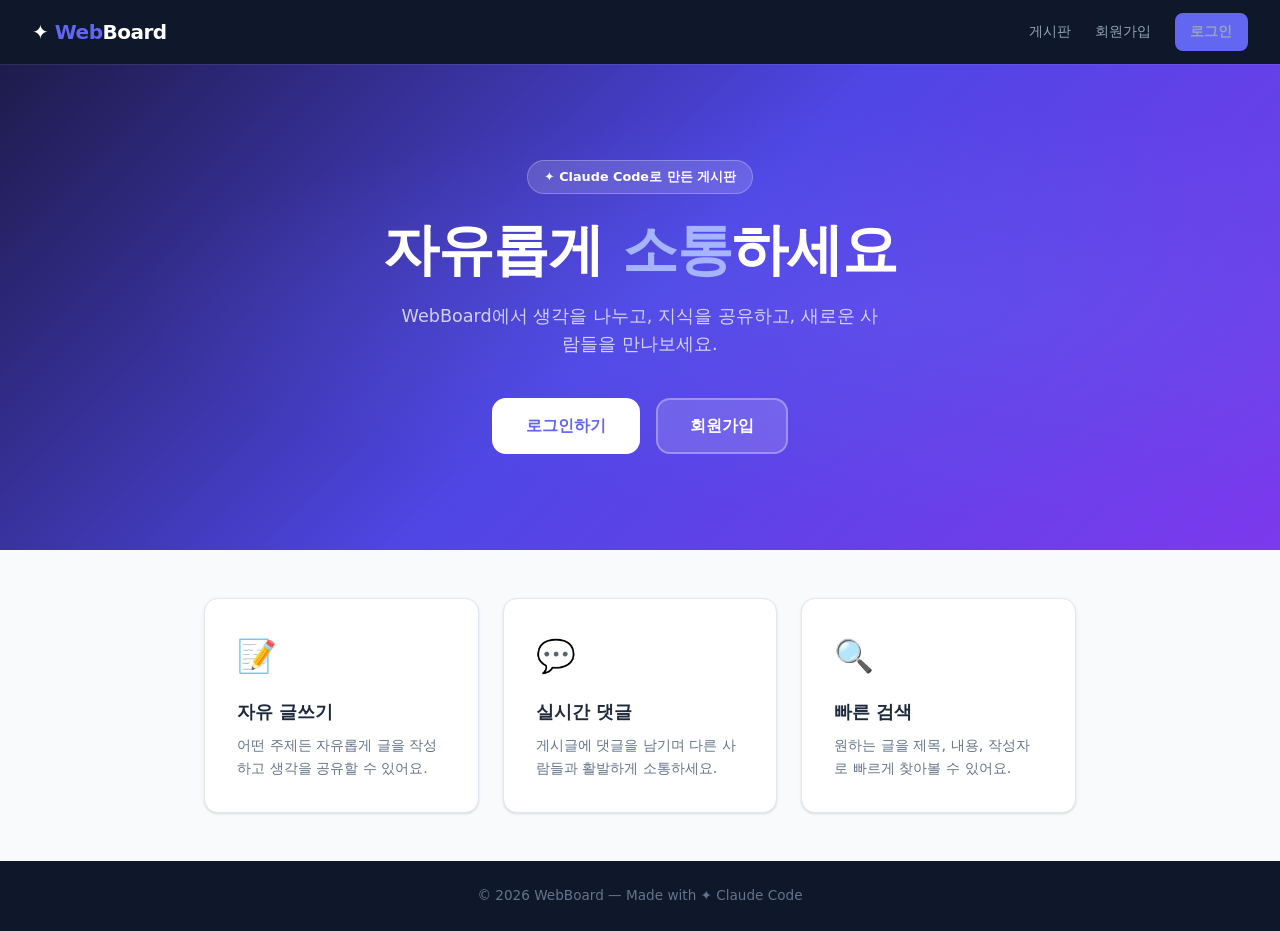
==== web/index.html @ 9a89dbae "연습많이 된다." ====
<!DOCTYPE html>
<html lang="ko">
<head>
  <meta charset="UTF-8">
  <meta name="viewport" content="width=device-width, initial-scale=1.0">
  <title>WebBoard</title>
  <link rel="stylesheet" href="style.css">
</head>
<body>
  <div id="nav"></div>

  <main>
    <section class="hero">
      <div class="hero-content">
        <div class="hero-badge">✦ Claude Code로 만든 게시판</div>
        <h1 class="hero-title">자유롭게 <span>소통</span>하세요</h1>
        <p class="hero-sub">WebBoard에서 생각을 나누고, 지식을 공유하고, 새로운 사람들을 만나보세요.</p>
        <div class="hero-actions" id="cta"></div>
      </div>
    </section>

    <div class="container">
      <div class="features">
        <div class="feature-card">
          <div class="feature-icon">📝</div>
          <h3>자유 글쓰기</h3>
          <p>어떤 주제든 자유롭게 글을 작성하고 생각을 공유할 수 있어요.</p>
        </div>
        <div class="feature-card">
          <div class="feature-icon">💬</div>
          <h3>실시간 댓글</h3>
          <p>게시글에 댓글을 남기며 다른 사람들과 활발하게 소통하세요.</p>
        </div>
        <div class="feature-card">
          <div class="feature-icon">🔍</div>
          <h3>빠른 검색</h3>
          <p>원하는 글을 제목, 내용, 작성자로 빠르게 찾아볼 수 있어요.</p>
        </div>
      </div>
    </div>
  </main>

  <footer class="footer">
    <p>© 2026 WebBoard — Made with ✦ Claude Code</p>
  </footer>

  <script src="app.js"></script>
  <script>
    renderNavbar(document.getElementById('nav'));
    const cta = document.getElementById('cta');
    if (Auth.isLoggedIn()) {
      cta.innerHTML = `<a href="board.html" class="btn btn-white btn-lg">게시판 바로가기 →</a>`;
    } else {
      cta.innerHTML = `
        <a href="login.html" class="btn btn-white btn-lg">로그인하기</a>
        <a href="register.html" class="btn btn-lg" style="background:rgba(255,255,255,.15);color:#fff;border:2px solid rgba(255,255,255,.3);">회원가입</a>
      `;
    }
  </script>
</body>
</html>
---- web/style.css ----
:root {
  --primary: #6366f1;
  --primary-dark: #4f46e5;
  --primary-light: #eef2ff;
  --text: #1e293b;
  --text-muted: #64748b;
  --text-light: #94a3b8;
  --border: #e2e8f0;
  --bg: #f8fafc;
  --bg-card: #ffffff;
  --danger: #ef4444;
  --danger-light: #fef2f2;
  --success: #10b981;
  --success-light: #ecfdf5;
  --radius: 14px;
  --radius-sm: 8px;
  --shadow: 0 1px 3px 0 rgb(0 0 0/.1), 0 1px 2px -1px rgb(0 0 0/.1);
  --shadow-md: 0 4px 6px -1px rgb(0 0 0/.1), 0 2px 4px -2px rgb(0 0 0/.1);
  --shadow-lg: 0 10px 15px -3px rgb(0 0 0/.1), 0 4px 6px -4px rgb(0 0 0/.1);
  --transition: 0.2s ease;
  --nav-height: 64px;
}

*, *::before, *::after { box-sizing: border-box; margin: 0; padding: 0; }
html { scroll-behavior: smooth; }
body {
  font-family: 'Segoe UI', system-ui, -apple-system, sans-serif;
  background: var(--bg);
  color: var(--text);
  line-height: 1.6;
  min-height: 100vh;
  display: flex;
  flex-direction: column;
}
a { color: inherit; text-decoration: none; }
button, input, textarea, select { font: inherit; }
main { flex: 1; }

/* ── Navbar ── */
.navbar {
  background: #0f172a;
  height: var(--nav-height);
  display: flex;
  align-items: center;
  padding: 0 2rem;
  position: sticky;
  top: 0;
  z-index: 100;
  box-shadow: 0 1px 0 rgba(255,255,255,.08);
}
.navbar-brand {
  font-size: 1.25rem;
  font-weight: 800;
  color: #fff;
  letter-spacing: -0.5px;
}
.navbar-brand span { color: var(--primary); }
.navbar-links {
  display: flex;
  align-items: center;
  gap: 1.5rem;
  margin-left: auto;
}
.navbar-links > a {
  color: #94a3b8;
  font-size: 0.9rem;
  transition: color var(--transition);
}
.navbar-links > a:hover { color: #fff; }
.navbar-user { color: #cbd5e1; font-size: 0.875rem; }

/* ── Container ── */
.container { max-width: 920px; margin: 0 auto; padding: 0 1.5rem; width: 100%; }

/* ── Buttons ── */
.btn {
  display: inline-flex;
  align-items: center;
  gap: 0.4rem;
  padding: 0.55rem 1.2rem;
  border-radius: var(--radius-sm);
  font-size: 0.9rem;
  font-weight: 600;
  cursor: pointer;
  border: 2px solid transparent;
  transition: all var(--transition);
  white-space: nowrap;
  justify-content: center;
}
.btn:disabled { opacity: 0.6; cursor: not-allowed; }
.btn-primary { background: var(--primary); color: #fff; border-color: var(--primary); }
.btn-primary:hover { background: var(--primary-dark); border-color: var(--primary-dark); transform: translateY(-1px); box-shadow: 0 4px 12px rgba(99,102,241,.4); }
.btn-outline { background: transparent; color: var(--primary); border-color: var(--primary); }
.btn-outline:hover { background: var(--primary-light); }
.btn-ghost { background: transparent; color: var(--text-muted); border-color: transparent; }
.btn-ghost:hover { background: var(--border); color: var(--text); }
.btn-danger { background: var(--danger); color: #fff; border-color: var(--danger); }
.btn-danger:hover { background: #dc2626; }
.btn-white { background: #fff; color: var(--primary); border-color: #fff; }
.btn-white:hover { background: var(--primary-light); }
.btn-sm { padding: 0.35rem 0.85rem; font-size: 0.8rem; }
.btn-lg { padding: 0.8rem 2rem; font-size: 1rem; border-radius: var(--radius); }
.btn-block { width: 100%; }

/* ── Forms ── */
.form-group { margin-bottom: 1.25rem; }
.form-label { display: block; font-size: 0.875rem; font-weight: 600; margin-bottom: 0.4rem; }
.form-control {
  width: 100%;
  padding: 0.7rem 1rem;
  border: 2px solid var(--border);
  border-radius: var(--radius-sm);
  font-size: 0.95rem;
  color: var(--text);
  background: var(--bg-card);
  outline: none;
  transition: border-color var(--transition), box-shadow var(--transition);
}
.form-control:focus { border-color: var(--primary); box-shadow: 0 0 0 3px rgba(99,102,241,.15); }
.form-control::placeholder { color: var(--text-light); }

/* ── Alert ── */
.alert { padding: 0.85rem 1.1rem; border-radius: var(--radius-sm); font-size: 0.875rem; margin-bottom: 1rem; border-left: 4px solid; }
.alert-error { background: var(--danger-light); color: #b91c1c; border-color: var(--danger); }
.alert-success { background: var(--success-light); color: #065f46; border-color: var(--success); }

/* ── Divider ── */
.divider { height: 1px; background: var(--border); margin: 1.5rem 0; }

/* ── Hero ── */
.hero {
  background: linear-gradient(135deg, #1e1b4b 0%, #4f46e5 50%, #7c3aed 100%);
  padding: 6rem 1.5rem;
  text-align: center;
  position: relative;
  overflow: hidden;
}
.hero::before {
  content: '';
  position: absolute;
  inset: 0;
  background: radial-gradient(ellipse at 70% 50%, rgba(99,102,241,.3) 0%, transparent 60%);
}
.hero-content { position: relative; z-index: 1; }
.hero-badge {
  display: inline-block;
  background: rgba(255,255,255,.15);
  color: #fff;
  font-size: 0.8rem;
  font-weight: 600;
  padding: 0.35rem 1rem;
  border-radius: 999px;
  border: 1px solid rgba(255,255,255,.25);
  margin-bottom: 1.5rem;
}
.hero-title {
  font-size: clamp(2rem, 5vw, 3.5rem);
  font-weight: 800;
  color: #fff;
  letter-spacing: -1px;
  line-height: 1.15;
  margin-bottom: 1.25rem;
}
.hero-title span { color: #a5b4fc; }
.hero-sub { font-size: 1.1rem; color: rgba(255,255,255,.75); max-width: 480px; margin: 0 auto 2.5rem; }
.hero-actions { display: flex; gap: 1rem; justify-content: center; flex-wrap: wrap; }

/* ── Feature Cards ── */
.features {
  display: grid;
  grid-template-columns: repeat(auto-fit, minmax(240px, 1fr));
  gap: 1.5rem;
  padding: 3rem 0;
}
.feature-card {
  background: var(--bg-card);
  border-radius: var(--radius);
  padding: 2rem;
  box-shadow: var(--shadow);
  border: 1px solid var(--border);
  transition: transform var(--transition), box-shadow var(--transition);
}
.feature-card:hover { transform: translateY(-4px); box-shadow: var(--shadow-lg); }
.feature-icon { font-size: 2rem; margin-bottom: 1rem; }
.feature-card h3 { font-size: 1.1rem; margin-bottom: 0.5rem; }
.feature-card p { color: var(--text-muted); font-size: 0.9rem; }

/* ── Auth ── */
.auth-page { flex: 1; display: flex; align-items: center; justify-content: center; padding: 3rem 1.5rem; }
.auth-card {
  background: var(--bg-card);
  border-radius: var(--radius);
  box-shadow: var(--shadow-lg);
  padding: 2.5rem;
  width: 100%;
  max-width: 420px;
  border: 1px solid var(--border);
  animation: slideUp 0.3s ease;
}
.auth-logo { font-size: 1.8rem; font-weight: 800; color: var(--primary); text-align: center; margin-bottom: 0.5rem; }
.auth-title { font-size: 1.4rem; font-weight: 700; text-align: center; margin-bottom: 0.4rem; }
.auth-sub { text-align: center; color: var(--text-muted); font-size: 0.875rem; margin-bottom: 2rem; }
.auth-footer { text-align: center; font-size: 0.875rem; color: var(--text-muted); margin-top: 1.5rem; }
.auth-footer a { color: var(--primary); font-weight: 600; }
.auth-footer a:hover { text-decoration: underline; }

/* ── Page Header ── */
.page-header { background: var(--bg-card); border-bottom: 1px solid var(--border); padding: 1.75rem 0; margin-bottom: 2rem; }
.page-header-inner { display: flex; align-items: center; justify-content: space-between; gap: 1rem; flex-wrap: wrap; }
.page-title { font-size: 1.6rem; font-weight: 800; }
.page-sub { color: var(--text-muted); font-size: 0.875rem; margin-top: 0.2rem; }

/* ── Search ── */
.board-search { position: relative; }
.board-search input {
  padding: 0.6rem 1rem 0.6rem 2.4rem;
  border: 2px solid var(--border);
  border-radius: 999px;
  font-size: 0.875rem;
  outline: none;
  width: 240px;
  transition: border-color var(--transition), width var(--transition);
}
.board-search input:focus { border-color: var(--primary); width: 300px; }
.board-search-icon { position: absolute; left: 0.85rem; top: 50%; transform: translateY(-50%); color: var(--text-muted); font-size: 0.875rem; pointer-events: none; }

/* ── Post List ── */
.post-list { display: flex; flex-direction: column; }
.post-item {
  background: var(--bg-card);
  border: 1px solid var(--border);
  border-bottom: none;
  padding: 1.1rem 1.5rem;
  display: grid;
  grid-template-columns: 2.5rem 1fr auto;
  gap: 0.75rem 1rem;
  align-items: center;
  cursor: pointer;
  transition: background var(--transition);
}
.post-item:first-child { border-radius: var(--radius) var(--radius) 0 0; }
.post-item:last-child { border-radius: 0 0 var(--radius) var(--radius); border-bottom: 1px solid var(--border); }
.post-item:only-child { border-radius: var(--radius); border-bottom: 1px solid var(--border); }
.post-item:hover { background: var(--primary-light); }
.post-num { color: var(--text-light); font-size: 0.8rem; text-align: center; }
.post-title-text { font-weight: 600; font-size: 0.975rem; overflow: hidden; text-overflow: ellipsis; white-space: nowrap; }
.post-meta-row { display: flex; gap: 1rem; font-size: 0.8rem; color: var(--text-muted); margin-top: 0.2rem; }
.post-views { font-size: 0.8rem; color: var(--text-muted); text-align: right; white-space: nowrap; }
.board-empty {
  background: var(--bg-card);
  border-radius: var(--radius);
  border: 1px solid var(--border);
  text-align: center;
  padding: 4rem 2rem;
  color: var(--text-muted);
}
.board-empty .empty-icon { font-size: 3rem; margin-bottom: 1rem; }

/* ── Write ── */
.write-page { flex: 1; padding: 2rem 0 4rem; }
.write-card {
  background: var(--bg-card);
  border-radius: var(--radius);
  box-shadow: var(--shadow-md);
  border: 1px solid var(--border);
  overflow: hidden;
}
.write-header { padding: 1.5rem 2rem; border-bottom: 1px solid var(--border); }
.write-body { padding: 1.75rem 2rem; }
.write-title-input {
  width: 100%;
  padding: 0.85rem 1rem;
  border: 2px solid var(--border);
  border-radius: var(--radius-sm);
  font-size: 1.05rem;
  font-weight: 600;
  outline: none;
  transition: border-color var(--transition), box-shadow var(--transition);
  margin-bottom: 1.25rem;
}
.write-title-input:focus { border-color: var(--primary); box-shadow: 0 0 0 3px rgba(99,102,241,.15); }
.write-title-input::placeholder { color: var(--text-light); font-weight: 400; }
.write-content-input {
  width: 100%;
  padding: 1rem;
  border: 2px solid var(--border);
  border-radius: var(--radius-sm);
  font-size: 0.975rem;
  line-height: 1.8;
  min-height: 340px;
  resize: vertical;
  outline: none;
  transition: border-color var(--transition), box-shadow var(--transition);
}
.write-content-input:focus { border-color: var(--primary); box-shadow: 0 0 0 3px rgba(99,102,241,.15); }
.write-actions { padding: 1.25rem 2rem; border-top: 1px solid var(--border); background: var(--bg); display: flex; gap: 0.75rem; justify-content: flex-end; }

/* ── Post Detail ── */
.post-detail { flex: 1; padding: 2rem 0 4rem; }
.post-card { background: var(--bg-card); border-radius: var(--radius); box-shadow: var(--shadow-md); border: 1px solid var(--border); overflow: hidden; margin-bottom: 1.5rem; }
.post-card-header { padding: 2rem 2.5rem 1.5rem; border-bottom: 1px solid var(--border); }
.post-card-title { font-size: 1.6rem; font-weight: 800; line-height: 1.3; margin-bottom: 1rem; }
.post-card-meta { display: flex; gap: 1.5rem; font-size: 0.85rem; color: var(--text-muted); flex-wrap: wrap; }
.post-card-body { padding: 2rem 2.5rem; min-height: 200px; }
.post-content { font-size: 1rem; line-height: 1.9; white-space: pre-wrap; color: var(--text); }
.post-card-footer { padding: 1.25rem 2.5rem; border-top: 1px solid var(--border); display: flex; gap: 0.75rem; }

/* ── Comments ── */
.comments-section { margin-top: 1.5rem; }
.comments-header { font-size: 1.1rem; font-weight: 700; margin-bottom: 1rem; display: flex; align-items: center; gap: 0.5rem; }
.count { background: var(--primary); color: #fff; font-size: 0.75rem; font-weight: 700; padding: 0.15rem 0.5rem; border-radius: 999px; }
.comment-list { display: flex; flex-direction: column; margin-bottom: 1.5rem; }
.comment-item { background: var(--bg-card); border: 1px solid var(--border); border-bottom: none; padding: 1.1rem 1.5rem; }
.comment-item:first-child { border-radius: var(--radius) var(--radius) 0 0; }
.comment-item:last-child { border-radius: 0 0 var(--radius) var(--radius); border-bottom: 1px solid var(--border); }
.comment-item:only-child { border-radius: var(--radius); border-bottom: 1px solid var(--border); }
.comment-meta { display: flex; gap: 0.75rem; align-items: center; margin-bottom: 0.4rem; font-size: 0.8rem; color: var(--text-muted); }
.comment-author { font-weight: 700; color: var(--text); font-size: 0.875rem; }
.comment-body { font-size: 0.925rem; line-height: 1.7; }
.comment-form { background: var(--bg-card); border-radius: var(--radius); padding: 1.5rem; border: 1px solid var(--border); box-shadow: var(--shadow); }
.comment-form-title { font-size: 0.9rem; font-weight: 700; margin-bottom: 0.75rem; }
.comment-form textarea {
  width: 100%;
  padding: 0.75rem 1rem;
  border: 2px solid var(--border);
  border-radius: var(--radius-sm);
  font-size: 0.9rem;
  line-height: 1.7;
  min-height: 90px;
  resize: vertical;
  outline: none;
  transition: border-color var(--transition), box-shadow var(--transition);
  margin-bottom: 0.75rem;
}
.comment-form textarea:focus { border-color: var(--primary); box-shadow: 0 0 0 3px rgba(99,102,241,.15); }
.comment-empty { text-align: center; color: var(--text-muted); font-size: 0.875rem; padding: 2rem; background: var(--bg-card); border: 1px solid var(--border); border-radius: var(--radius); margin-bottom: 1.5rem; }

/* ── Footer ── */
.footer { background: #0f172a; color: #64748b; text-align: center; padding: 1.5rem; font-size: 0.85rem; margin-top: auto; }

/* ── Animations ── */
@keyframes slideUp { from { opacity: 0; transform: translateY(20px); } to { opacity: 1; transform: translateY(0); } }
@keyframes fadeIn { from { opacity: 0; } to { opacity: 1; } }
.animate-slide-up { animation: slideUp 0.3s ease; }
.animate-fade-in { animation: fadeIn 0.3s ease; }

/* ── Responsive ── */
@media (max-width: 640px) {
  .navbar { padding: 0 1rem; }
  .hero { padding: 4rem 1rem; }
  .post-card-header, .post-card-body, .post-card-footer { padding-left: 1.25rem; padding-right: 1.25rem; }
  .write-header, .write-body, .write-actions { padding-left: 1.25rem; padding-right: 1.25rem; }
  .post-item { grid-template-columns: 1fr auto; }
  .post-num { display: none; }
  .board-search input { width: 160px; }
  .board-search input:focus { width: 200px; }
}
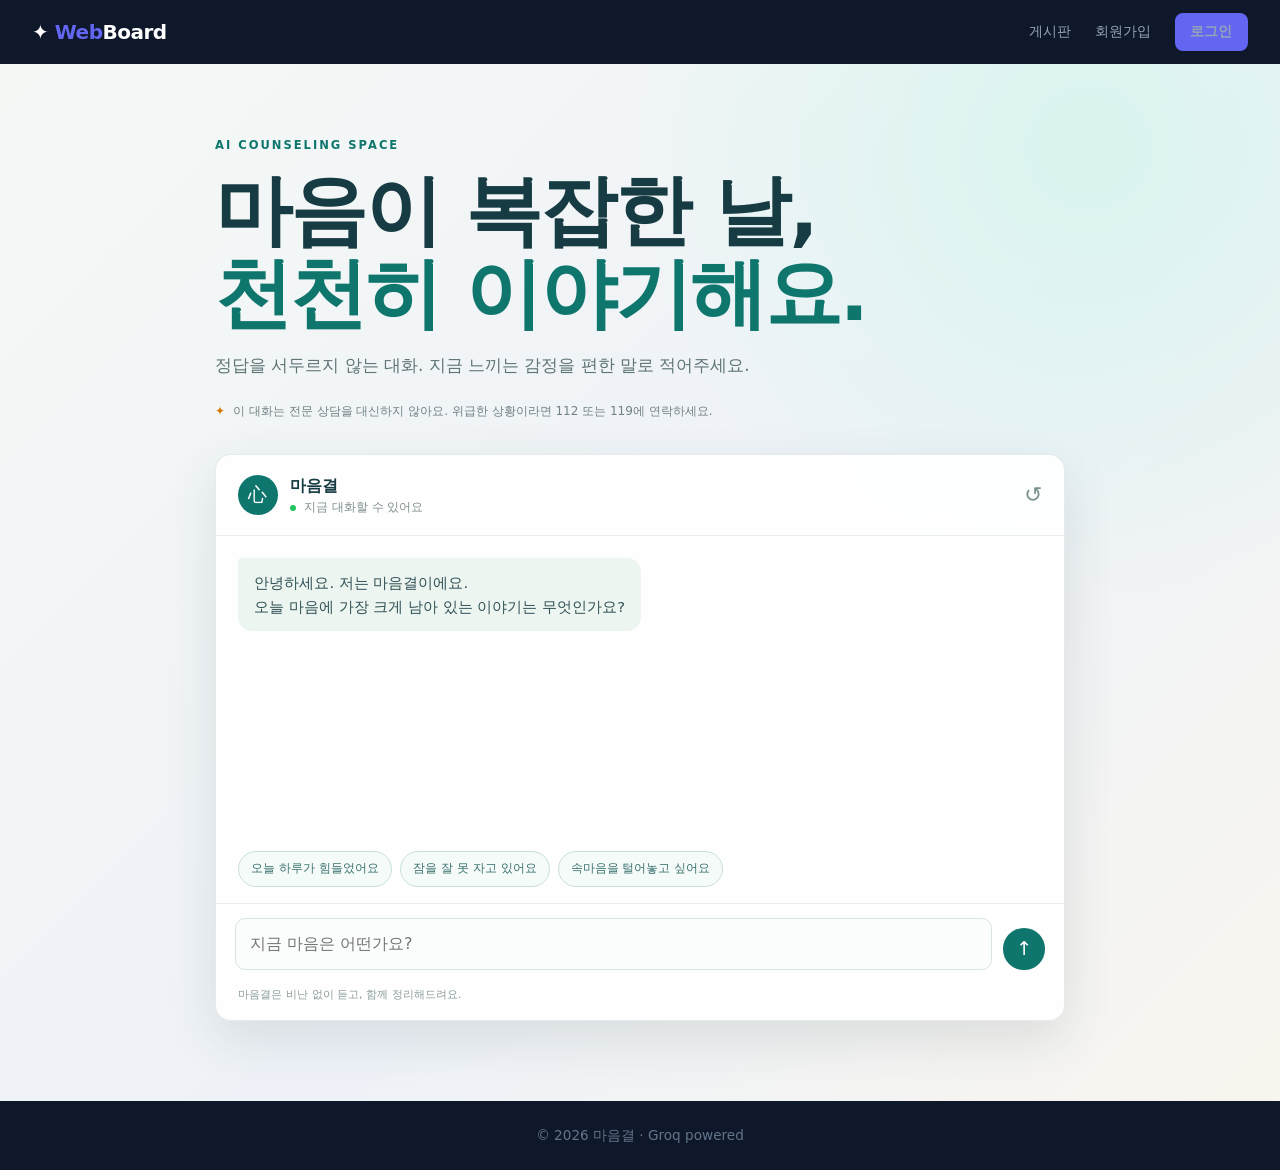
==== commit edcade90: "Implement AI counseling chat feature with message handling and styling" ====
--- a/web/index.html
+++ b/web/index.html
@@ -3,59 +3,48 @@
 <head>
   <meta charset="UTF-8">
   <meta name="viewport" content="width=device-width, initial-scale=1.0">
-  <title>WebBoard</title>
+  <title>마음결 | AI 상담</title>
   <link rel="stylesheet" href="style.css">
 </head>
 <body>
   <div id="nav"></div>
 
-  <main>
-    <section class="hero">
-      <div class="hero-content">
-        <div class="hero-badge">✦ Claude Code로 만든 게시판</div>
-        <h1 class="hero-title">자유롭게 <span>소통</span>하세요</h1>
-        <p class="hero-sub">WebBoard에서 생각을 나누고, 지식을 공유하고, 새로운 사람들을 만나보세요.</p>
-        <div class="hero-actions" id="cta"></div>
-      </div>
+  <main class="counsel-page">
+    <section class="counsel-intro">
+      <div class="eyebrow">AI COUNSELING SPACE</div>
+      <h1>마음이 복잡한 날,<br><span>천천히 이야기해요.</span></h1>
+      <p>정답을 서두르지 않는 대화. 지금 느끼는 감정을 편한 말로 적어주세요.</p>
+      <div class="care-note"><span>✦</span> 이 대화는 전문 상담을 대신하지 않아요. 위급한 상황이라면 112 또는 119에 연락하세요.</div>
     </section>
 
-    <div class="container">
-      <div class="features">
-        <div class="feature-card">
-          <div class="feature-icon">📝</div>
-          <h3>자유 글쓰기</h3>
-          <p>어떤 주제든 자유롭게 글을 작성하고 생각을 공유할 수 있어요.</p>
+    <section class="chat-shell" aria-label="AI 상담 채팅">
+      <div class="chat-header">
+        <div class="counsel-avatar">心</div>
+        <div>
+          <strong>마음결</strong>
+          <span><i></i> 지금 대화할 수 있어요</span>
         </div>
-        <div class="feature-card">
-          <div class="feature-icon">💬</div>
-          <h3>실시간 댓글</h3>
-          <p>게시글에 댓글을 남기며 다른 사람들과 활발하게 소통하세요.</p>
-        </div>
-        <div class="feature-card">
-          <div class="feature-icon">🔍</div>
-          <h3>빠른 검색</h3>
-          <p>원하는 글을 제목, 내용, 작성자로 빠르게 찾아볼 수 있어요.</p>
-        </div>
+        <button class="clear-chat" id="clear-chat" type="button" title="대화 초기화">↺</button>
       </div>
-    </div>
+      <div class="messages" id="messages" aria-live="polite"></div>
+      <div class="quick-prompts" id="quick-prompts">
+        <button type="button" data-prompt="오늘 하루가 유난히 힘들었어요.">오늘 하루가 힘들었어요</button>
+        <button type="button" data-prompt="요즘 잠을 잘 못 자고 있어요.">잠을 잘 못 자고 있어요</button>
+        <button type="button" data-prompt="누군가에게 속마음을 털어놓고 싶어요.">속마음을 털어놓고 싶어요</button>
+      </div>
+      <form class="chat-form" id="chat-form">
+        <textarea id="message-input" rows="1" maxlength="2000" placeholder="지금 마음은 어떤가요?" aria-label="상담 메시지"></textarea>
+        <button class="send-button" type="submit" title="메시지 보내기" aria-label="메시지 보내기">↑</button>
+      </form>
+      <div class="chat-status" id="chat-status">마음결은 비난 없이 듣고, 함께 정리해드려요.</div>
+    </section>
   </main>
 
   <footer class="footer">
-    <p>© 2026 WebBoard — Made with ✦ Claude Code</p>
+    <p>© 2026 마음결 · Groq powered</p>
   </footer>
 
   <script src="app.js"></script>
-  <script>
-    renderNavbar(document.getElementById('nav'));
-    const cta = document.getElementById('cta');
-    if (Auth.isLoggedIn()) {
-      cta.innerHTML = `<a href="board.html" class="btn btn-white btn-lg">게시판 바로가기 →</a>`;
-    } else {
-      cta.innerHTML = `
-        <a href="login.html" class="btn btn-white btn-lg">로그인하기</a>
-        <a href="register.html" class="btn btn-lg" style="background:rgba(255,255,255,.15);color:#fff;border:2px solid rgba(255,255,255,.3);">회원가입</a>
-      `;
-    }
-  </script>
+  <script src="chat.js"></script>
 </body>
 </html>
--- a/web/style.css
+++ b/web/style.css
@@ -355,3 +355,42 @@
   .board-search input { width: 160px; }
   .board-search input:focus { width: 200px; }
 }
+
+/* -- Counseling chat -- */
+.counsel-page { min-height: calc(100vh - var(--nav-height)); padding: 4.5rem 1.5rem 5rem; background: radial-gradient(circle at 85% 8%, #d9f4ef 0, transparent 28rem), linear-gradient(135deg, #f4f8f5, #eef2f8 58%, #f8f5ee); }
+.counsel-intro { max-width: 850px; margin: 0 auto 2rem; }
+.eyebrow { color: #0f766e; font-size: .72rem; font-weight: 800; letter-spacing: 2px; margin-bottom: 1rem; }
+.counsel-intro h1 { color: #173b42; font-size: clamp(2.5rem, 6vw, 4.8rem); line-height: 1.08; letter-spacing: -2px; margin-bottom: 1rem; }
+.counsel-intro h1 span { color: #0f766e; }
+.counsel-intro > p { color: #5e7476; font-size: 1.05rem; }
+.care-note { display: inline-flex; gap: .5rem; align-items: center; color: #718183; font-size: .75rem; margin-top: 1.4rem; }
+.care-note span { color: #d97706; }
+.chat-shell { max-width: 850px; min-height: 550px; margin: 0 auto; overflow: hidden; background: rgba(255,255,255,.9); border: 1px solid rgba(23,59,66,.1); border-radius: 16px; box-shadow: 0 18px 50px rgba(38,67,69,.12); display: flex; flex-direction: column; }
+.chat-header { display: flex; align-items: center; gap: .8rem; padding: 1.1rem 1.35rem; border-bottom: 1px solid #e6edeb; }
+.counsel-avatar { width: 2.5rem; height: 2.5rem; border-radius: 50%; display: grid; place-items: center; color: #fff; background: #0f766e; font-size: 1.2rem; }
+.chat-header strong { display: block; color: #173b42; }
+.chat-header span { display: block; color: #7d8e8d; font-size: .74rem; }
+.chat-header i { display: inline-block; width: 6px; height: 6px; border-radius: 50%; background: #22c55e; margin-right: 4px; }
+.clear-chat { margin-left: auto; border: 0; background: transparent; color: #78908e; font-size: 1.35rem; cursor: pointer; }
+.messages { flex: 1; min-height: 315px; max-height: 430px; overflow-y: auto; padding: 1.4rem; display: flex; flex-direction: column; gap: .75rem; }
+.message { max-width: 78%; padding: .8rem 1rem; border-radius: 14px; white-space: pre-wrap; font-size: .92rem; animation: slideUp .25s ease; }
+.message-assistant { align-self: flex-start; color: #315256; background: #edf5f1; border-top-left-radius: 4px; }
+.message-user { align-self: flex-end; color: #fff; background: #0f766e; border-top-right-radius: 4px; }
+.quick-prompts { display: flex; flex-wrap: wrap; gap: .5rem; padding: 0 1.4rem 1rem; }
+.quick-prompts button { color: #39716f; border: 1px solid #c8dfd9; border-radius: 999px; background: #f5fbf8; padding: .45rem .75rem; font-size: .76rem; cursor: pointer; }
+.quick-prompts button:hover { background: #e7f4ef; }
+.chat-form { display: flex; align-items: flex-end; gap: .7rem; padding: .9rem 1.2rem 1rem; border-top: 1px solid #e6edeb; }
+.chat-form textarea { flex: 1; resize: none; border: 1px solid #d8e4e1; border-radius: 10px; outline: none; padding: .75rem .85rem; color: #29484c; background: #fbfdfc; }
+.chat-form textarea:focus { border-color: #0f766e; box-shadow: 0 0 0 3px rgba(15,118,110,.1); }
+.send-button { width: 2.6rem; height: 2.6rem; border: 0; border-radius: 50%; color: #fff; background: #0f766e; font-size: 1.2rem; cursor: pointer; }
+.send-button:hover { background: #115e59; }
+.send-button:disabled { opacity: .55; cursor: not-allowed; }
+.chat-status { min-height: 1.5rem; padding: 0 1.4rem 1rem; color: #899b99; font-size: .7rem; }
+@media (max-width: 600px) {
+  .counsel-page { padding: 2.5rem 1rem 3rem; }
+  .counsel-intro h1 { font-size: 2.7rem; letter-spacing: -1px; }
+  .care-note { align-items: flex-start; }
+  .chat-shell { min-height: 600px; border-radius: 12px; }
+  .messages { min-height: 380px; }
+  .message { max-width: 90%; }
+}
